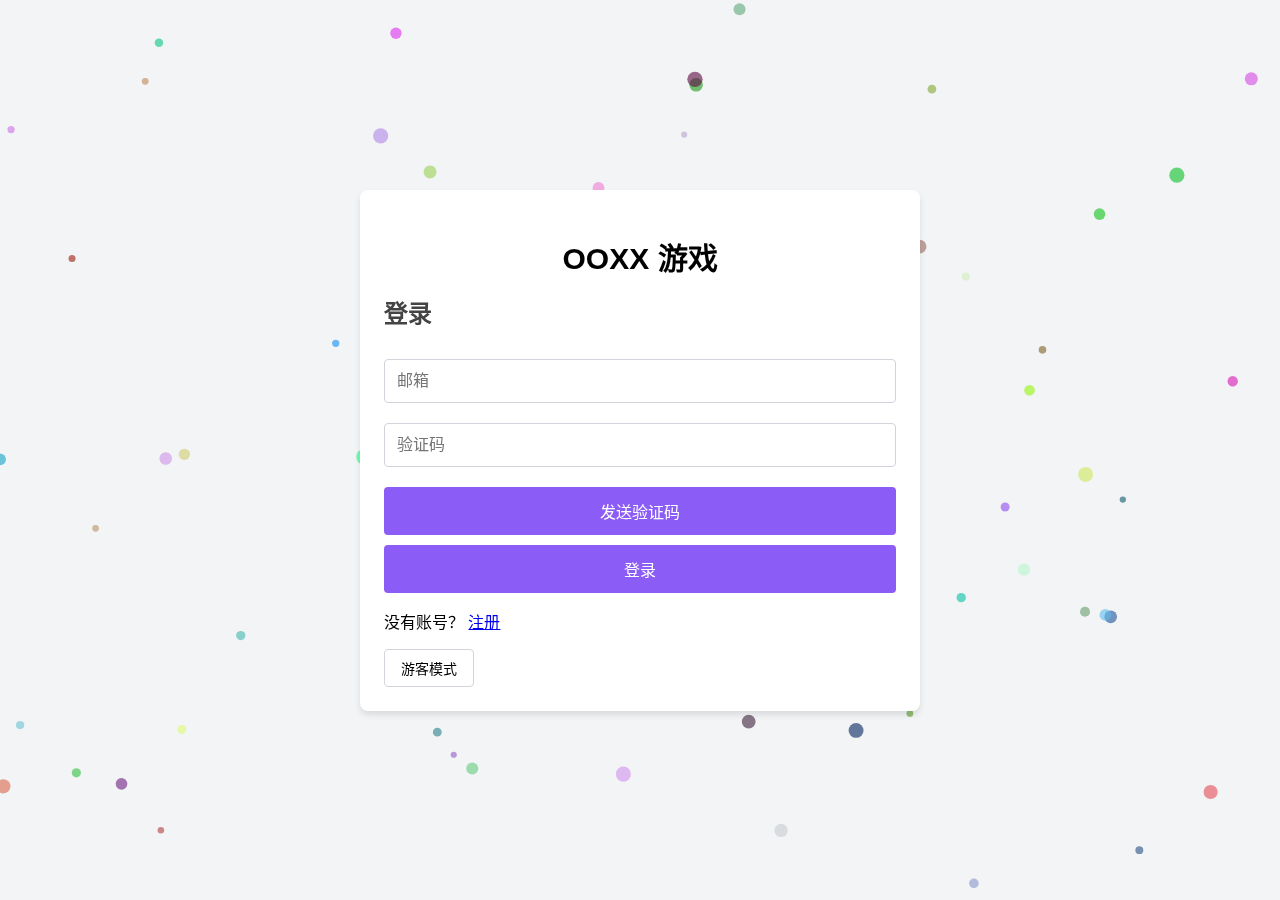
==== games/OOXX/index.html @ bc93abbf "Linux大作业OOXX游戏" ====
<!DOCTYPE html>
<html lang="zh-CN">
<head>
    <meta charset="UTF-8">
    <meta name="viewport" content="width=device-width, initial-scale=1.0">
    <title>OOXX 游戏</title>
    
    <link rel="stylesheet" href="styles.css">
    <link rel="stylesheet" href="listtable.css">
    <script src="https://code.jquery.com/jquery-3.6.0.min.js"></script>
</head>
<body>
    <canvas id="particles-js"></canvas>
    <div class="container">
        <h1>OOXX 游戏</h1>
        <div id="auth-container">
            <div id="login-form">
                <h2>登录</h2>
                <input type="email" id="login-email" placeholder="邮箱" required>
                <input type="text" id="login-code" placeholder="验证码" required>
                <button id="login-send-code">发送验证码</button>
                <button id="login-submit">登录</button>
            </div>
            <div id="register-form" style="display: none;">
                <h2>注册</h2>
                <input type="email" id="register-email" placeholder="邮箱" required>
                <input type="text" id="register-username" placeholder="用户名" required>
                <input type="text" id="register-code" placeholder="验证码" required>
                <button id="register-send-code">发送验证码</button>
                <button id="register-submit">注册</button>
            </div>
            <p id="auth-toggle">没有账号？ <a href="#" id="show-register">注册</a></p>
            <button id="guest-play">游客模式</button>
        </div>
        
        <div id="game-container" style="display: none;">
            <div id="timer" class="timer">00:00:00</div>
            <div class="controls">
                <select id="board-size">
                    <option value="6">6x6</option>
                    <option value="8">8x8</option>
                    <option value="10">10x10</option>
                </select>
                <button class="hint-button" id="hint-button">提示</button>
            </div>
            <div id="board" class="board size-6"></div>
            <div class="game-controls">
                <button class="check-solution" id="check-solution">检查解答</button>
                <button class="reset-game" id="reset-games">重置游戏</button>
                <button id="return-to-login" style="display: none;">返回登录</button>
                <button id="logout-button" style="display: none;">注销</button>
            </div>
        </div>
        <div id="message" class="message" style="display: none;"></div>
    </div>
    
    <div class="leaderboards" id="leaderboards">
        <div class="card">
            <h2>个人历史最高</h2>
            <div class="scroll-area">
                <table id="personal-history">
                    <thead>
                        <tr>
                            <th>排名</th>
                            <th>分数</th>
                            <th>日期</th>
                        </tr>
                    </thead>
                    <tbody>
                        <!-- 个人历史数据将在这里动态插入 -->
                    </tbody>
                </table>
            </div>
        </div>
        <div class="card">
            <h2>世界记录排行榜</h2>
            <div class="scroll-area">
                <table id="world-records">
                    <thead>
                        <tr>
                            <th>排名</th>
                            <th>用户名</th>
                            <th>分数</th>
                        </tr>
                    </thead>
                    <tbody>
                        <!-- 世界记录数据将在这里动态插入 -->
                    </tbody>
                </table>
            </div>
        </div>
    </div>

    <script src="script.js"></script>
    <script src="listtable.js"></script>
    <script src="particles.js"></script>
    <script>
        console.log(resetGameButton); // 确认按钮是否被正确引用
        resetGameButton.addEventListener('click', (event) => {
            event.preventDefault(); // 防止默认行为
            resetGame(); // 调用重置游戏函数
        });

        
        $(document).ready(function() {
            let isGuest = false;

            // 检查用户是否已登录
            $.ajax({
                url: 'check_login.php',
                method: 'GET',
                success: function(response) {
                    if (response.success) {
                        // 用户已登录，加载
                        showMessage(`欢迎回来, ${response.username}`, 'success');
                        $('#auth-container').hide();
                        $('#game-container, #leaderboard-container,#leaderboards').show();
                        initializeBoard(6); // 默认6x6棋盘
                        $('#logout-button').show();
                    } else {
                        // 用户未登录，显示登录表单
                        $('#auth-container').show();
                        $('#game-container, #leaderboard-container,#leaderboards').hide();
                    }
                },
                error: function() {
                    showMessage('检查登录状态失败，请稍后重试', 'error');
                }
            });

            // 切换注册表单
            $(document).on('click', '#show-register', function(e) {
                e.preventDefault();
                $('#login-form').hide();
                $('#register-form').show();
                $('#auth-toggle').html('已有账号？ <a href="#" id="show-login">登录</a>');
            });

            // 切换登录表单
            $(document).on('click', '#show-login', function(e) {
                e.preventDefault();
                $('#register-form').hide();
                $('#login-form').show();
                $('#auth-toggle').html('没有账号？ <a href="#" id="show-register">注册</a>');
            });

            // 发送验证码（登录）
            $('#login-send-code').click(function() {
                sendVerificationCode($('#login-email').val(), 'login');
            });

            // 发送验证码（注册）
            $('#register-send-code').click(function() {
                const email = $('#register-email').val();
                if (email) {
                    sendVerificationCode(email, 'register');
                } else {
                    showMessage('请输入有效的邮箱地址', 'error');
                }
            });

            // 登录
            $('#login-submit').click(function() {
                login($('#login-email').val(), $('#login-code').val());
            });

            // 注册
            $('#register-submit').click(function() {
                const email = $('#register-email').val();
                const username = $('#register-username').val();
                const code = $('#register-code').val();
                if (email && username && code) {
                    register(email, username, code);
                } else {
                    showMessage('请填写所有字段', 'error');
                }
            });

            // 游客模式
            $('#guest-play').click(function() {
                isGuest = true;
                $('#auth-container').hide();
                $('#game-container').show();
                $('#return-to-login').show();
                initializeBoard(6); // 默认6x6棋盘
            });

            // 返回登录
            $('#return-to-login').click(function() {
                isGuest = false;
                $('#game-container').hide();
                $('#auth-container').show();
                $('#return-to-login').hide();
                stopTimer();
            });

            // 发送验证码
            function sendVerificationCode(email, type) {
                $.ajax({
                    url: './PHPEmail/send_email.php',
                    method: 'POST',
                    data: JSON.stringify({ email: email }),
                    contentType: 'application/json',
                    success: function(response) {
                        if (response.success) {
                            showMessage(response.message, 'success');
                        } else {
                            showMessage(response.message, 'error');
                        }
                    },
                    error: function() {
                        showMessage('发送验证码失败，请稍后重试', 'error');
                    }
                });
            }

            // 登录
            function login(email, code) {
                $.ajax({
                    url: 'login.php',
                    method: 'POST',
                    data: JSON.stringify({ email: email, verificationCode: code }),
                    contentType: 'application/json',
                    success: function(response) {
                        if (response.success) {
                            showMessage('登录成功', 'success');
                            $('#auth-container').hide();
                            $('#game-container, #leaderboard-container,#leaderboards').show();
                            $('#logout-button').show();
                            initializeBoard(6); // 默认6x6棋盘
                        } else {
                            showMessage(response.message, 'error');
                        }
                    },
                    error: function() {
                        showMessage('登录失败，请稍后重试', 'error');
                    }
                });
            }

            // 注册
            function register(email, username, code) {
                $.ajax({
                    url: 'register.php',
                    method: 'POST',
                    data: JSON.stringify({ email: email, username: username, verificationCode: code }),
                    contentType: 'application/json',
                    success: function(response) {
                        if (response.success) {
                            showMessage('注册成功，请登录', 'success');
                            $('#register-form').hide();
                            $('#login-form').show();
                            $('#auth-toggle').html('没有账号？ <a href="#" id="show-register">注册</a>');
                        } else {
                            showMessage(response.message, 'error');
                        }
                    },
                    error: function() {
                        showMessage('注册失败，请稍后重试', 'error');
                    }
                });
            }

            // 格式化时间
            function formatTime(seconds) {
                const minutes = Math.floor(seconds / 60);
                const remainingSeconds = seconds % 60;
                return `${minutes.toString().padStart(2, '0')}:${remainingSeconds.toString().padStart(2, '0')}`;
            }

            // 显示消息
            function showMessage(text, type) {
                $('#message').text(text).removeClass().addClass(`message ${type}`).show();
                setTimeout(() => {
                    $('#message').hide();
                }, 3000);
            }

            // 检查解答
            $('#check-solution').click(function() {
                if (checkSolution()) {
                    const elapsedTime = Math.floor((Date.now() - startTime) / 1000);
                    showMessage(`恭喜！你解开了谜题！用时：${formatTime(elapsedTime)}`, 'success');
                    stopTimer();
                    $.ajax({
                        url: 'insert_records.php', // 指向插入记录的 PHP 文件
                        method: 'POST',
                        data: JSON.stringify({ username: 'player1', score: formattedTime }), // 替换 'player1' 为实际用户名
                        contentType: 'application/json',
                        success: function(response) {
                            showMessage(response, 'success');
                            refreshLeaderboards(); // 刷新排行榜
                        },
                        error: function() {
                            showMessage('插入记录失败，请稍后重试', 'error');
                        }
                    });

                    if (!isGuest) {
                        updateBestTime(elapsedTime);
                    }
                }
            });
                    
            //     }
            // });

            // 注销
            $('#logout-button').click(function() {
                $.ajax({
                    url: 'logout.php', // 指向注销处理的 PHP 文件
                    method: 'POST',
                    success: function(response) {
                        if (response.success) {
                            showMessage('注销成功', 'success');
                            $('#auth-container').show();
                            $('#game-container, #leaderboard-container,#leaderboards').hide();
                            $('#logout-button').hide(); // 隐藏注销按钮
                        } else {
                            showMessage(response.message, 'error');
                        }
                    },
                    error: function() {
                        showMessage('注销失败，请稍后重试', 'error');
                    }
                });
            });
        });
    </script>
</body>
</html>
---- games/OOXX/styles.css ----
body {
    font-family: Arial, sans-serif;
    display: flex;
    justify-content: center;
    align-items: center;
    min-height: 100vh;
    margin: 0;
    background-color: #f3f4f6;
    position: relative;

}
#particles-js {
    position: fixed;
    top: 0;
    left: 0;
    width: 100%;
    height: 100%;
    z-index: -1;
}
.container {
    background-color: white;
    padding: 1.5rem;
    border-radius: 0.5rem;
    box-shadow: 0 4px 6px rgba(0, 0, 0, 0.1);
    max-width: 32rem;
    width: 100%;
    position: relative;
    z-index: 1;
    
}
h1 {
    text-align: center;
    font-size: 1.875rem;
    font-weight: bold;
    margin-bottom: 1rem;
}
.controls {
    display: flex;
    justify-content: space-between;
    align-items: center;
    margin-bottom: 1rem;
}
select, button {
    padding: 0.5rem 1rem;
    border-radius: 0.25rem;
    border: 1px solid #d1d5db;
    background-color: white;
    font-size: 0.875rem;
}
button {
    cursor: pointer;
    transition: background-color 0.2s;
}
button:hover {
    background-color: #f3f4f6;
}
.hint-button {
    background-color: #8b5cf6;
    color: white;
}
.hint-button:hover {
    background-color: #7c3aed;
}
.board {
    display: grid;
    gap: 0.125rem;
    margin-bottom: 1rem;
}
.board.size-6 {
    grid-template-columns: repeat(6, 1fr);
}
.board.size-8 {
    grid-template-columns: repeat(8, 1fr);
}
.board.size-10 {
    grid-template-columns: repeat(10, 1fr); /* 添加 10x10 的样式 */
}
.cell {
    aspect-ratio: 1 / 1;
    display: flex;
    justify-content: center;
    align-items: center;
    font-size: 1.125rem;
    font-weight: bold;
    background-color: #e5e7eb;
    border: none;
    border-radius: 0.25rem;
    cursor: pointer;
    transition: all 0.2s;
}
.cell:hover {
    transform: scale(1.05);
    box-shadow: 0 1px 2px rgba(0, 0, 0, 0.1);
}
.cell.x {
    background-color: #3b82f6;
    color: white;
}
.cell.o {
    background-color: #ef4444;
    color: white;
}
.game-controls {
    display: flex;
    justify-content: space-between;
}
.check-solution, .reset-game {
    padding: 0.5rem 1rem;
    border: none;
    border-radius: 0.25rem;
    color: white;
    cursor: pointer;
    transition: background-color 0.2s;
}
.check-solution {
    background-color: #10b981;
}
.check-solution:hover {
    background-color: #059669;
}
.reset-game {
    background-color: #f59e0b;
}
.reset-game:hover {
    background-color: #d97706;
}
.message {
    margin-top: 0.5rem;
    display: flex;
    align-items: center;
    font-size: 0.875rem;
}
.message.error {
    color: #ef4444;
}
.message.success {
    color: #10b981;
}
.message::before {
    content: '';
    display: inline-block;
    width: 1rem;
    height: 1rem;
    margin-right: 0.25rem;
    background-size: contain;
}
.message.error::before {
    background-image: url('data:image/svg+xml,<svg xmlns="http://www.w3.org/2000/svg" fill="none" viewBox="0 0 24 24" stroke="currentColor"><path stroke-linecap="round" stroke-linejoin="round" stroke-width="2" d="M12 8v4m0 4h.01M21 12a9 9 0 11-18 0 9 9 0 0118 0z" /></svg>');
}
.message.success::before {
    background-image: url('data:image/svg+xml,<svg xmlns="http://www.w3.org/2000/svg" fill="none" viewBox="0 0 24 24" stroke="currentColor"><path stroke-linecap="round" stroke-linejoin="round" stroke-width="2" d="M9 12l2 2 4-4m6 2a9 9 0 11-18 0 9 9 0 0118 0z" /></svg>');
}
.modal {
    display: none;
    position: fixed;
    z-index: 1;
    left: 0;
    top: 0;
    width: 100%;
    height: 100%;
    overflow: auto;
    background-color: rgba(0,0,0,0.4);
}
.modal-content {
    background-color: #fefefe;
    margin: 15% auto;
    padding: 20px;
    border: 1px solid #888;
    width: 80%;
    max-width: 500px;
    border-radius: 0.5rem;
}
.close {
    color: #aaa;
    float: right;
    font-size: 28px;
    font-weight: bold;
    cursor: pointer;
}
.close:hover,
.close:focus {
    color: black;
    text-decoration: none;
    cursor: pointer;
}
.timer {
    text-align: center;
    font-size: 1.25rem;
    font-weight: bold;
    margin-bottom: 1rem;
    color: #4b5563;
}


/* 输入框样式 */
input[type="email"],
input[type="text"] {
    padding: 12px; /* 增加内边距 */
    margin: 10px 0; /* 上下间距 */
    border: 1px solid #d1d5db; /* 边框颜色 */
    border-radius: 0.25rem; /* 圆角 */
    font-size: 1rem; /* 字体大小 */
    transition: border-color 0.2s, box-shadow 0.2s; /* 边框颜色和阴影过渡效果 */
}

input[type="email"]:focus,
input[type="text"]:focus {
    border-color: #8b5cf6; /* 聚焦时边框颜色 */
    box-shadow: 0 0 5px rgba(139, 92, 246, 0.5); /* 聚焦时阴影效果 */
    outline: none; /* 去掉默认轮廓 */
}

/* 为登录按钮添加上边距 */
#login-submit {
    margin-top: 10px; /* 上边距 10px */
    padding: 12px; /* 增加内边距 */
    border: none; /* 去掉边框 */
    border-radius: 0.25rem; /* 圆角 */
    background-color: #8b5cf6; /* 按钮背景颜色 */
    color: white; /* 字体颜色 */
    font-size: 1rem; /* 字体大小 */
    cursor: pointer; /* 鼠标指针 */
    transition: background-color 0.2s, transform 0.2s; /* 背景颜色和缩放过渡效果 */
}

#login-submit:hover {
    background-color: #7c3aed; /* 悬停时按钮颜色 */
    transform: translateY(-2px); /* 悬停时向上移动 */
}

#login-submit:active {
    transform: translateY(0); /* 点击时恢复位置 */
}


/* 表单样式 */
#login-form, #register-form {
    display: flex;
    flex-direction: column;
}

/* 发送验证码按钮 */
#login-send-code{
    margin-top: 10px; /* 上边距 10px */
    padding: 12px; /* 增加内边距 */
    border: none; /* 去掉边框 */
    border-radius: 0.25rem; /* 圆角 */
    background-color: #8b5cf6; /* 按钮背景颜色 */
    color: white; /* 字体颜色 */
    font-size: 1rem; /* 字体大小 */
    cursor: pointer; /* 鼠标指针 */
    transition: background-color 0.2s, transform 0.2s; /* 背景颜色和缩放过渡效果 */
}

#login-send-code:hover {
    background-color: #7c3aed; /* 悬停时按钮颜色 */
    transform: translateY(-2px); /* 悬停时向上移动 */
}

#login-send-code:active {
    transform: translateY(0); /* 点击时恢复位置 */
}

/* register-send-code 注册页面发送验证码按钮*/
#register-send-code{
    margin-top: 10px; /* 上边距 10px */
    padding: 12px; /* 增加内边距 */
    border: none; /* 去掉边框 */
    border-radius: 0.25rem; /* 圆角 */
    background-color: #8b5cf6; /* 按钮背景颜色 */
    color: white; /* 字体颜色 */
    font-size: 1rem; /* 字体大小 */
    cursor: pointer; /* 鼠标指针 */
    transition: background-color 0.2s, transform 0.2s; /* 背景颜色和缩放过渡效果 */
}

#register-send-code:hover {
    background-color: #7c3aed; /* 悬停时按钮颜色 */
    transform: translateY(-2px); /* 悬停时向上移动 */
}

#register-send-code:active {
    transform: translateY(0); /* 点击时恢复位置 */
}

/* register-submit 注册页面发送注册按钮*/

#register-submit{
    margin-top: 10px; /* 上边距 10px */
    padding: 12px; /* 增加内边距 */
    border: none; /* 去掉边框 */
    border-radius: 0.25rem; /* 圆角 */
    background-color: #8b5cf6; /* 按钮背景颜色 */
    color: white; /* 字体颜色 */
    font-size: 1rem; /* 字体大小 */
    cursor: pointer; /* 鼠标指针 */
    transition: background-color 0.2s, transform 0.2s; /* 背景颜色和缩放过渡效果 */
}

#register-submit:hover {
    background-color: #7c3aed; /* 悬停时按钮颜色 */
    transform: translateY(-2px); /* 悬停时向上移动 */
}

#register-submit:active {
    transform: translateY(0); /* 点击时恢复位置 */
}
---- games/OOXX/listtable.css ----
.game-area {
    flex: 1;
    margin-bottom: 20px;
    background-color: #f0f0f0;
    border-radius: 8px;
    padding: 15px;
}

.leaderboards {
    position: absolute;
    right: 20px;
    display: flex;
    flex-direction: column;
    gap: 20px;}

.card {
    background-color: #ffffff;
    border-radius: 10px;
    box-shadow: 0 4px 8px rgba(0, 0, 0, 0.2);
    padding: 20px;
    transition: transform 0.2s;
}

.card:hover {
    transform: translateY(-5px);
}

h2 {
    margin-top: 0;
    color: #444;
    font-family: 'Arial', sans-serif;
}

.scroll-area {
    max-height: 200px;
    overflow-y: auto;
}

.scroll-area::-webkit-scrollbar {
    display: none; /* 隐藏滚动条 */
}

table {
    width: 100%;
    border-collapse: collapse;
    border-radius: 8px;
    overflow: hidden;
}

th, td {
    text-align: left;
    padding: 12px;
    border-bottom: 1px solid #ddd;
}

th {
    background-color: #e0e0e0;
    font-weight: bold;
}

@media (min-width: 768px) {
    .container {
        flex-direction: row;
    }

    .game-area {
        margin-right: 20px;
        margin-bottom: 0;
    }

    .leaderboards {
        width: 400px;
    }
    
    
}
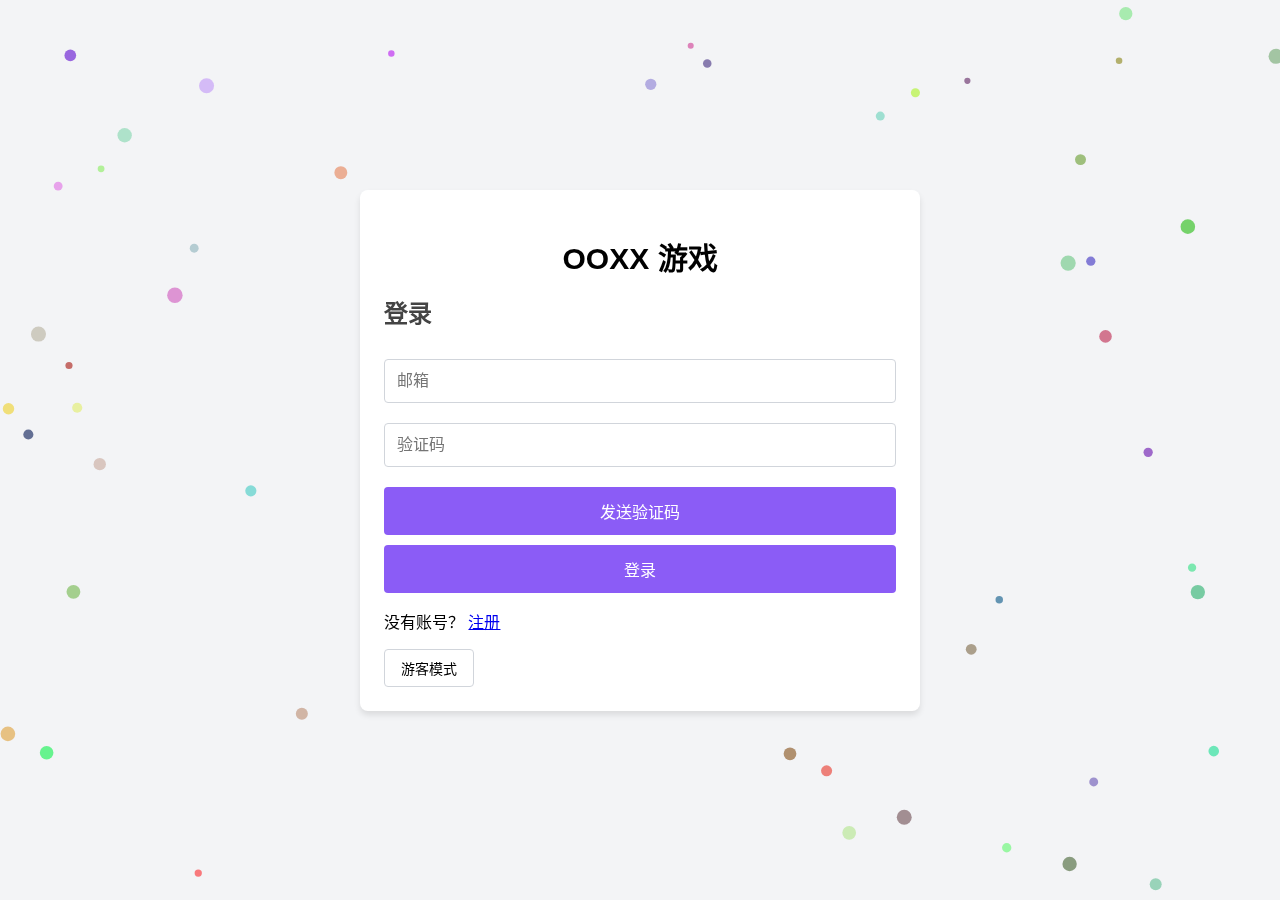
==== commit d88ac7f7: "测试" ====
--- a/games/OOXX/index.html
+++ b/games/OOXX/index.html
@@ -10,6 +10,7 @@
     <script src="https://code.jquery.com/jquery-3.6.0.min.js"></script>
 </head>
 <body>
+    
     <canvas id="particles-js"></canvas>
     <div class="container">
         <h1>OOXX 游戏</h1>
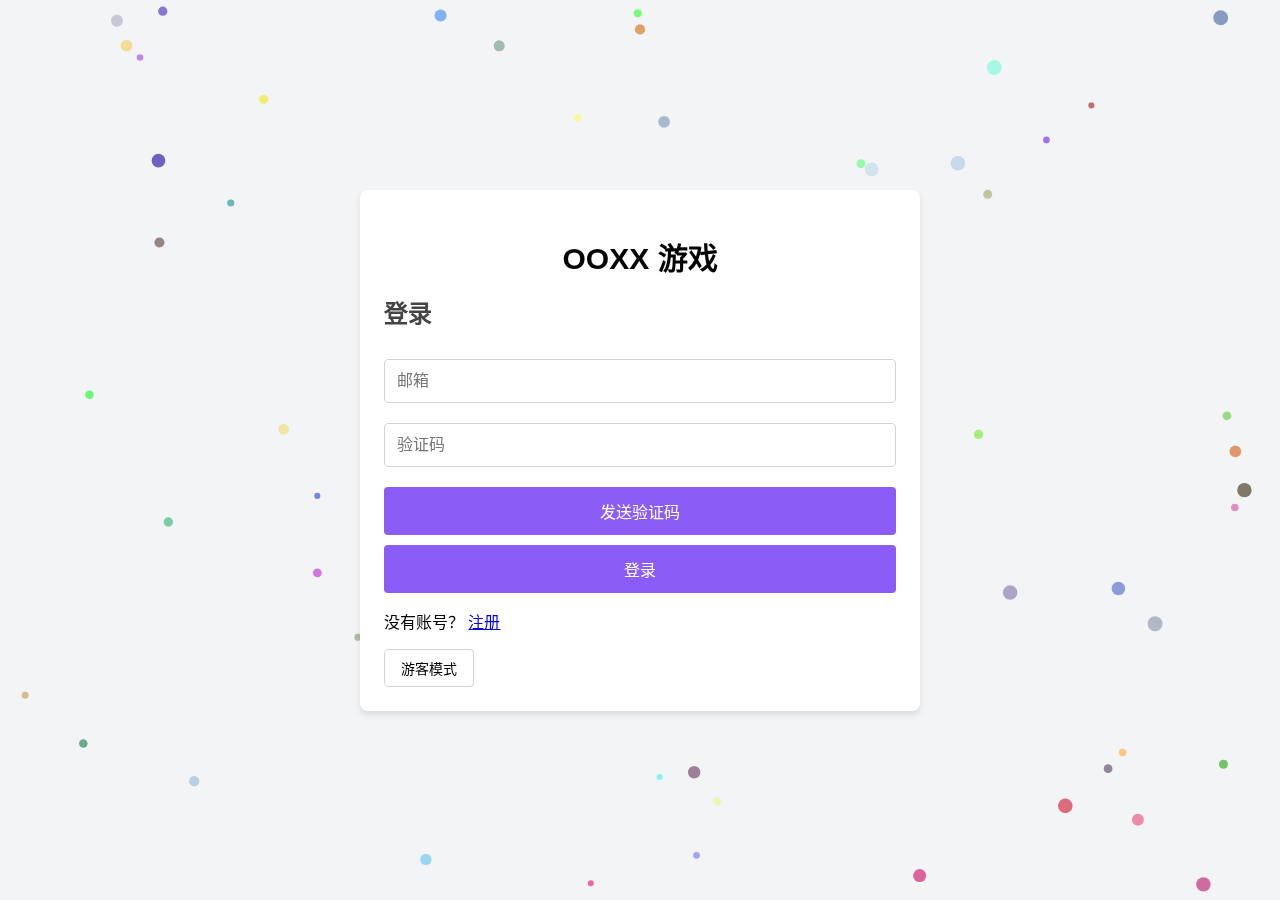
==== commit f27a5c6c: "添加排行榜功能" ====
--- a/games/OOXX/index.html
+++ b/games/OOXX/index.html
@@ -42,7 +42,7 @@
                     <option value="8">8x8</option>
                     <option value="10">10x10</option>
                 </select>
-                <button class="hint-button" id="hint-button">提示</button>
+                <button class="hint-button" id="hint-button">排行榜</button>
             </div>
             <div id="board" class="board size-6"></div>
             <div class="game-controls">
@@ -53,43 +53,6 @@
             </div>
         </div>
         <div id="message" class="message" style="display: none;"></div>
-    </div>
-    
-    <div class="leaderboards" id="leaderboards">
-        <div class="card">
-            <h2>个人历史最高</h2>
-            <div class="scroll-area">
-                <table id="personal-history">
-                    <thead>
-                        <tr>
-                            <th>排名</th>
-                            <th>分数</th>
-                            <th>日期</th>
-                        </tr>
-                    </thead>
-                    <tbody>
-                        <!-- 个人历史数据将在这里动态插入 -->
-                    </tbody>
-                </table>
-            </div>
-        </div>
-        <div class="card">
-            <h2>世界记录排行榜</h2>
-            <div class="scroll-area">
-                <table id="world-records">
-                    <thead>
-                        <tr>
-                            <th>排名</th>
-                            <th>用户名</th>
-                            <th>分数</th>
-                        </tr>
-                    </thead>
-                    <tbody>
-                        <!-- 世界记录数据将在这里动态插入 -->
-                    </tbody>
-                </table>
-            </div>
-        </div>
     </div>
 
     <script src="script.js"></script>
@@ -114,6 +77,7 @@
                     if (response.success) {
                         // 用户已登录，加载
                         showMessage(`欢迎回来, ${response.username}`, 'success');
+                        document.querySelector('.container h1').textContent = `${response.username}`; // 更新标题
                         $('#auth-container').hide();
                         $('#game-container, #leaderboard-container,#leaderboards').show();
                         initializeBoard(6); // 默认6x6棋盘
@@ -183,6 +147,7 @@
                 $('#auth-container').hide();
                 $('#game-container').show();
                 $('#return-to-login').show();
+                $('#hint-button').hide();
                 initializeBoard(6); // 默认6x6棋盘
             });
 
@@ -228,6 +193,7 @@
                             $('#auth-container').hide();
                             $('#game-container, #leaderboard-container,#leaderboards').show();
                             $('#logout-button').show();
+                            $('#hint-button').show();
                             initializeBoard(6); // 默认6x6棋盘
                         } else {
                             showMessage(response.message, 'error');
@@ -277,35 +243,6 @@
                 }, 3000);
             }
 
-            // 检查解答
-            $('#check-solution').click(function() {
-                if (checkSolution()) {
-                    const elapsedTime = Math.floor((Date.now() - startTime) / 1000);
-                    showMessage(`恭喜！你解开了谜题！用时：${formatTime(elapsedTime)}`, 'success');
-                    stopTimer();
-                    $.ajax({
-                        url: 'insert_records.php', // 指向插入记录的 PHP 文件
-                        method: 'POST',
-                        data: JSON.stringify({ username: 'player1', score: formattedTime }), // 替换 'player1' 为实际用户名
-                        contentType: 'application/json',
-                        success: function(response) {
-                            showMessage(response, 'success');
-                            refreshLeaderboards(); // 刷新排行榜
-                        },
-                        error: function() {
-                            showMessage('插入记录失败，请稍后重试', 'error');
-                        }
-                    });
-
-                    if (!isGuest) {
-                        updateBestTime(elapsedTime);
-                    }
-                }
-            });
-                    
-            //     }
-            // });
-
             // 注销
             $('#logout-button').click(function() {
                 $.ajax({
